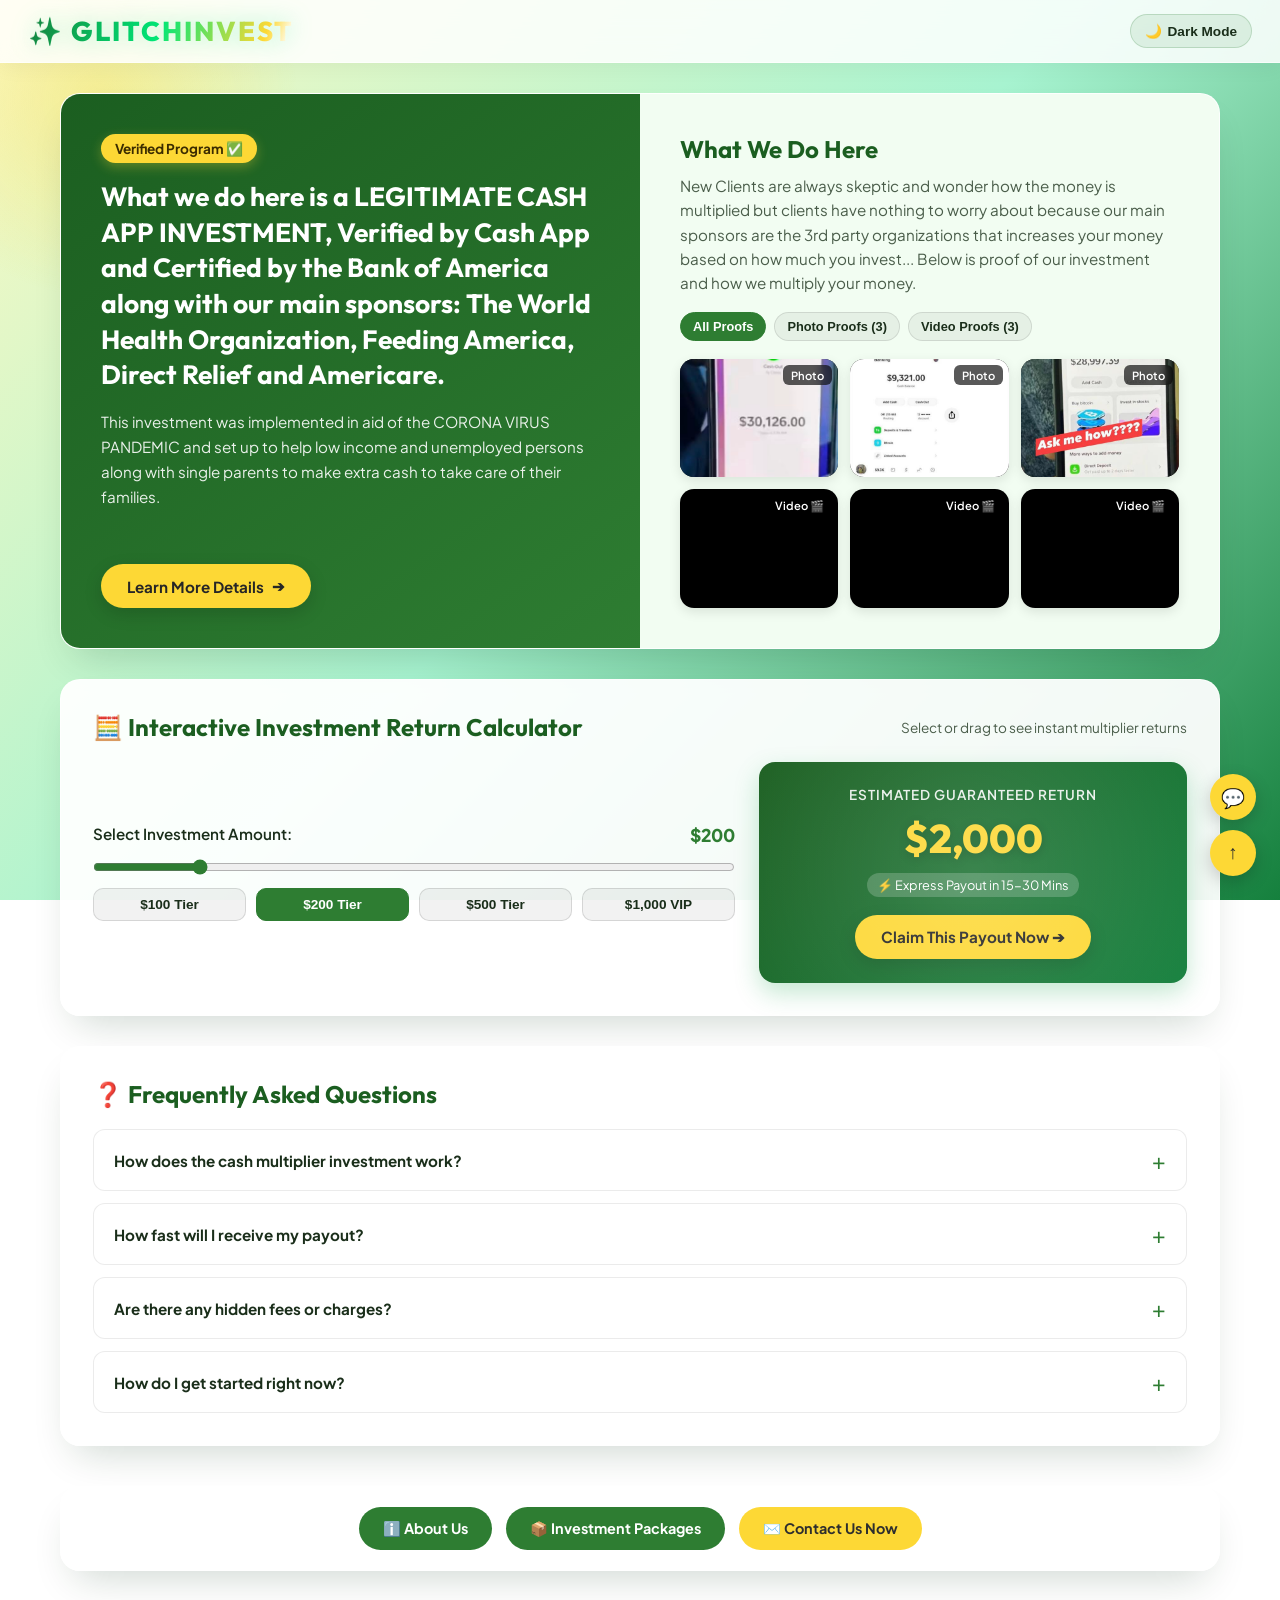
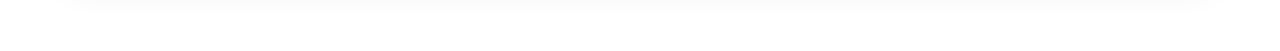
==== index.html @ f68f027f "rename landing page to index" ====
<!DOCTYPE html>
<html lang="en">
<head>
    <meta charset="UTF-8" />
    <meta name="viewport" content="width=device-width, initial-scale=1.0" />
    <meta name="description" content="GlitchInvest — a verified Cash App investment multiplier program. Invest $100–$1,000 and receive guaranteed returns up to $18,000 within 15-30 minutes via Cash App." />
    <title>GlitchInvest - www.glitchinvest.org</title>
    <!-- Google Fonts -->
    <link rel="preconnect" href="https://fonts.googleapis.com" />
    <link rel="preconnect" href="https://fonts.gstatic.com" crossorigin />
    <link href="https://fonts.googleapis.com/css2?family=Outfit:wght@400;500;600;700;800&family=Plus+Jakarta+Sans:wght@400;500;600;700&display=swap" rel="stylesheet" />
    <style>
        :root {
            --green: #2e7d32;
            --green-dark: #1b5e20;
            --green-accent: #00e676;
            --yellow: #fdd835;
            --yellow-hover: #ffee58;
            --cream: #f2fdf2;
            --text-main: #1a2e1a;
            --text-muted: #4a5d4a;
            --bg-gradient: linear-gradient(135deg, #fef9c3 0%, #a7f3d0 50%, #15803d 100%);
            --card-bg: rgba(255, 255, 255, 0.94);
            --glass-border: rgba(255, 255, 255, 0.6);
            --shadow-lg: 0 20px 40px -15px rgba(0, 50, 20, 0.2);
            --radius: 20px;
        }

        [data-theme="dark"] {
            --cream: #122014;
            --text-main: #f0fdf4;
            --text-muted: #a7f3d0;
            --bg-gradient: linear-gradient(135deg, #052e16 0%, #064e3b 50%, #022c22 100%);
            --card-bg: rgba(15, 30, 18, 0.94);
            --glass-border: rgba(34, 197, 94, 0.25);
            --shadow-lg: 0 20px 40px -15px rgba(0, 0, 0, 0.6);
        }

        * {
            box-sizing: border-box;
            margin: 0;
            padding: 0;
        }

        body {
            font-family: 'Plus Jakarta Sans', sans-serif;
            background: var(--bg-gradient);
            background-attachment: fixed;
            color: var(--text-main);
            min-height: 100vh;
            overflow-x: hidden;
            transition: background 0.4s ease, color 0.4s ease;
        }

        /* Ambient background glow elements */
        .ambient-glow {
            position: fixed;
            top: -100px;
            left: -100px;
            width: 400px;
            height: 400px;
            background: radial-gradient(circle, rgba(253, 216, 53, 0.35) 0%, rgba(255,255,255,0) 70%);
            z-index: 0;
            pointer-events: none;
            animation: pulse-glow 8s infinite alternate ease-in-out;
        }

        @keyframes pulse-glow {
            0% { transform: scale(1) translate(0, 0); }
            100% { transform: scale(1.3) translate(50px, 50px); }
        }

        /* Header Navbar */
        header.navbar {
            position: sticky;
            top: 0;
            z-index: 100;
            background: rgba(255, 255, 255, 0.85);
            backdrop-filter: blur(12px);
            -webkit-backdrop-filter: blur(12px);
            border-bottom: 1px solid var(--glass-border);
            padding: 14px 28px;
            display: flex;
            align-items: center;
            justify-content: space-between;
            box-shadow: 0 4px 20px rgba(0,0,0,0.05);
            transition: background 0.3s ease;
        }

        [data-theme="dark"] header.navbar {
            background: rgba(10, 24, 12, 0.85);
        }

        .logo {
            font-family: 'Outfit', sans-serif;
            font-size: 1.7rem;
            font-weight: 800;
            letter-spacing: 2px;
            background: linear-gradient(110deg, #15803d 0%, #00e676 25%, #fdd835 45%, #ffffff 50%, #fdd835 55%, #00e676 75%, #15803d 100%);
            background-size: 200% auto;
            -webkit-background-clip: text;
            background-clip: text;
            -webkit-text-fill-color: transparent;
            text-transform: uppercase;
            animation: shine-logo 3.5s linear infinite;
            display: inline-flex;
            align-items: center;
            gap: 8px;
            text-decoration: none;
            filter: drop-shadow(0 0 12px rgba(0, 230, 118, 0.35));
        }

        @keyframes shine-logo {
            to {
                background-position: 200% center;
            }
        }

        .site-link-badge {
            font-size: 0.78rem;
            color: var(--text-muted);
            font-weight: 600;
            background: rgba(46, 125, 50, 0.1);
            border: 1px solid rgba(46, 125, 50, 0.2);
            padding: 4px 10px;
            border-radius: 999px;
        }

        .nav-links {
            display: flex;
            align-items: center;
            gap: 16px;
        }

        .theme-toggle-btn {
            background: rgba(46, 125, 50, 0.1);
            border: 1px solid rgba(46, 125, 50, 0.2);
            color: var(--text-main);
            padding: 8px 14px;
            border-radius: 999px;
            cursor: pointer;
            font-weight: 600;
            font-size: 0.85rem;
            display: flex;
            align-items: center;
            gap: 6px;
            transition: all 0.2s ease;
        }

        .theme-toggle-btn:hover {
            transform: translateY(-2px);
            background: rgba(46, 125, 50, 0.2);
        }

        /* Hero Layout */
        .hero {
            position: relative;
            z-index: 1;
            max-width: 1200px;
            margin: 0 auto;
            padding: 30px 20px 80px;
            display: flex;
            flex-direction: column;
            align-items: center;
            gap: 30px;
        }

        /* Main Card */
        .card {
            width: 100%;
            background: var(--card-bg);
            border: 1px solid var(--glass-border);
            border-radius: var(--radius);
            box-shadow: var(--shadow-lg);
            overflow: hidden;
            display: grid;
            grid-template-columns: 1fr 1fr;
            transition: transform 0.3s cubic-bezier(0.165, 0.84, 0.44, 1);
        }

        .left {
            padding: 40px;
            background: linear-gradient(145deg, #1b5e20, #2e7d32);
            color: white;
            display: flex;
            flex-direction: column;
            justify-content: space-between;
            position: relative;
        }

        .badge {
            display: inline-flex;
            align-items: center;
            gap: 6px;
            background: var(--yellow);
            color: #3b2c00;
            padding: 6px 14px;
            border-radius: 999px;
            font-weight: 700;
            font-size: 0.85rem;
            margin-bottom: 16px;
            box-shadow: 0 4px 12px rgba(253, 216, 53, 0.3);
            width: fit-content;
            animation: pulse-badge 2s infinite ease-in-out;
        }

        @keyframes pulse-badge {
            0%, 100% { transform: scale(1); }
            50% { transform: scale(1.04); }
        }

        .left h2 {
            font-family: 'Outfit', sans-serif;
            font-size: 1.65rem;
            line-height: 1.35;
            font-weight: 700;
            margin-bottom: 16px;
            color: #ffffff;
        }

        .left p {
            font-size: 0.95rem;
            line-height: 1.65;
            color: rgba(255, 255, 255, 0.9);
            margin-bottom: 24px;
        }

        .btn {
            display: inline-flex;
            align-items: center;
            justify-content: center;
            gap: 8px;
            padding: 12px 26px;
            background: var(--yellow);
            color: #262626;
            text-decoration: none;
            border-radius: 999px;
            font-weight: 700;
            font-size: 0.95rem;
            border: none;
            cursor: pointer;
            box-shadow: 0 6px 18px rgba(0,0,0,0.15);
            transition: all 0.25s ease;
            width: fit-content;
        }

        .btn:hover {
            background: var(--yellow-hover);
            transform: translateY(-2px);
            box-shadow: 0 10px 24px rgba(253, 216, 53, 0.4);
        }

        .btn:active {
            transform: scale(0.98);
        }

        /* Right Panel */
        .right {
            padding: 40px;
            background: var(--cream);
            display: flex;
            flex-direction: column;
            justify-content: space-between;
        }

        .right h2 {
            font-family: 'Outfit', sans-serif;
            font-size: 1.5rem;
            color: var(--green-dark);
            margin-bottom: 10px;
        }

        [data-theme="dark"] .right h2 {
            color: var(--green-accent);
        }

        .right p {
            font-size: 0.95rem;
            line-height: 1.6;
            color: var(--text-muted);
            margin-bottom: 16px;
        }

        /* Interactive Filter Tabs */
        .gallery-filter {
            display: flex;
            gap: 8px;
            margin-bottom: 14px;
            overflow-x: auto;
            padding-bottom: 4px;
        }

        .filter-btn {
            background: rgba(0, 0, 0, 0.05);
            border: 1px solid rgba(0, 0, 0, 0.1);
            color: var(--text-main);
            padding: 6px 12px;
            border-radius: 999px;
            font-size: 0.8rem;
            font-weight: 600;
            cursor: pointer;
            transition: all 0.2s ease;
            white-space: nowrap;
        }

        [data-theme="dark"] .filter-btn {
            background: rgba(255, 255, 255, 0.1);
            border-color: rgba(255, 255, 255, 0.15);
            color: var(--text-main);
        }

        .filter-btn.active, .filter-btn:hover {
            background: var(--green);
            color: white;
            border-color: var(--green);
        }

        /* Media Gallery */
        .media-gallery {
            display: grid;
            grid-template-columns: repeat(3, 1fr);
            gap: 12px;
            margin-top: 10px;
        }

        .gallery-item {
            position: relative;
            border-radius: 14px;
            overflow: hidden;
            cursor: pointer;
            box-shadow: 0 4px 12px rgba(0,0,0,0.1);
            aspect-ratio: 4/3;
            background: #000;
            transition: transform 0.3s ease, box-shadow 0.3s ease;
        }

        .gallery-item:hover {
            transform: scale(1.04);
            box-shadow: 0 8px 20px rgba(0,0,0,0.25);
        }

        .gallery-item img,
        .gallery-item video {
            width: 100%;
            height: 100%;
            object-fit: cover;
            display: block;
        }

        .item-overlay {
            position: absolute;
            inset: 0;
            background: rgba(0, 0, 0, 0.45);
            display: flex;
            align-items: center;
            justify-content: center;
            opacity: 0;
            transition: opacity 0.25s ease;
            color: white;
            font-weight: 700;
            font-size: 0.85rem;
            gap: 6px;
        }

        .gallery-item:hover .item-overlay {
            opacity: 1;
        }

        .item-badge {
            position: absolute;
            top: 6px;
            right: 6px;
            background: rgba(0, 0, 0, 0.65);
            backdrop-filter: blur(4px);
            color: #fff;
            padding: 3px 8px;
            border-radius: 6px;
            font-size: 0.7rem;
            font-weight: 600;
        }

        /* Interactive Calculator Widget Section */
        .calculator-card {
            width: 100%;
            background: var(--card-bg);
            border: 1px solid var(--glass-border);
            border-radius: var(--radius);
            box-shadow: var(--shadow-lg);
            padding: 32px;
            display: flex;
            flex-direction: column;
            gap: 20px;
        }

        .calc-header {
            display: flex;
            justify-content: space-between;
            align-items: center;
            flex-wrap: wrap;
            gap: 12px;
        }

        .calc-title {
            font-family: 'Outfit', sans-serif;
            font-size: 1.5rem;
            font-weight: 700;
            color: var(--green-dark);
            display: flex;
            align-items: center;
            gap: 10px;
        }

        [data-theme="dark"] .calc-title {
            color: var(--green-accent);
        }

        .calc-grid {
            display: grid;
            grid-template-columns: 1.2fr 0.8fr;
            gap: 24px;
            align-items: center;
        }

        .calc-controls {
            display: flex;
            flex-direction: column;
            gap: 16px;
        }

        .slider-label {
            display: flex;
            justify-content: space-between;
            font-weight: 600;
            font-size: 0.95rem;
        }

        .slider-val {
            color: var(--green);
            font-weight: 800;
            font-size: 1.1rem;
        }

        [data-theme="dark"] .slider-val {
            color: var(--green-accent);
        }

        input[type="range"] {
            width: 100%;
            height: 10px;
            border-radius: 5px;
            background: #cbd5e1;
            outline: none;
            accent-color: var(--green);
            cursor: pointer;
        }

        .preset-btns {
            display: flex;
            gap: 10px;
            flex-wrap: wrap;
        }

        .preset-btn {
            flex: 1;
            min-width: 70px;
            padding: 8px 12px;
            background: rgba(0, 0, 0, 0.05);
            border: 1px solid rgba(0, 0, 0, 0.12);
            border-radius: 10px;
            font-weight: 700;
            font-size: 0.85rem;
            cursor: pointer;
            transition: all 0.2s ease;
            color: var(--text-main);
            text-align: center;
        }

        [data-theme="dark"] .preset-btn {
            background: rgba(255, 255, 255, 0.1);
            border-color: rgba(255, 255, 255, 0.15);
        }

        .preset-btn.active, .preset-btn:hover {
            background: var(--green);
            color: white;
            border-color: var(--green);
        }

        .calc-display {
            background: linear-gradient(135deg, var(--green-dark), #15803d);
            color: white;
            padding: 24px;
            border-radius: 16px;
            text-align: center;
            display: flex;
            flex-direction: column;
            gap: 10px;
            box-shadow: 0 10px 25px rgba(22, 163, 74, 0.25);
            position: relative;
            overflow: hidden;
        }

        .calc-display::after {
            content: '';
            position: absolute;
            top: -50%;
            right: -50%;
            width: 200%;
            height: 200%;
            background: radial-gradient(circle, rgba(255,255,255,0.15) 0%, transparent 60%);
            pointer-events: none;
        }

        .calc-return-label {
            font-size: 0.85rem;
            text-transform: uppercase;
            letter-spacing: 1px;
            opacity: 0.9;
            font-weight: 600;
        }

        .calc-return-amount {
            font-family: 'Outfit', sans-serif;
            font-size: 2.5rem;
            font-weight: 800;
            color: var(--yellow);
            text-shadow: 0 2px 10px rgba(0,0,0,0.2);
        }

        .calc-payout-time {
            font-size: 0.8rem;
            background: rgba(255,255,255,0.2);
            padding: 4px 10px;
            border-radius: 999px;
            display: inline-block;
            margin: 0 auto;
        }

        /* FAQ Accordion Section */
        .faq-section {
            width: 100%;
            background: var(--card-bg);
            border: 1px solid var(--glass-border);
            border-radius: var(--radius);
            box-shadow: var(--shadow-lg);
            padding: 32px;
        }

        .faq-title {
            font-family: 'Outfit', sans-serif;
            font-size: 1.5rem;
            font-weight: 700;
            color: var(--green-dark);
            margin-bottom: 20px;
        }

        [data-theme="dark"] .faq-title {
            color: var(--green-accent);
        }

        .faq-list {
            display: flex;
            flex-direction: column;
            gap: 12px;
        }

        .faq-item {
            border: 1px solid rgba(0, 0, 0, 0.08);
            border-radius: 12px;
            overflow: hidden;
            background: rgba(255, 255, 255, 0.5);
            transition: all 0.3s ease;
        }

        [data-theme="dark"] .faq-item {
            border-color: rgba(255, 255, 255, 0.1);
            background: rgba(20, 40, 24, 0.5);
        }

        .faq-question {
            padding: 16px 20px;
            font-weight: 700;
            font-size: 0.95rem;
            cursor: pointer;
            display: flex;
            justify-content: space-between;
            align-items: center;
            user-select: none;
        }

        .faq-question::after {
            content: '+';
            font-size: 1.4rem;
            font-weight: 400;
            color: var(--green);
            transition: transform 0.3s ease;
        }

        .faq-item.active .faq-question::after {
            content: '−';
            transform: rotate(180deg);
        }

        .faq-answer {
            max-height: 0;
            overflow: hidden;
            padding: 0 20px;
            font-size: 0.9rem;
            line-height: 1.6;
            color: var(--text-muted);
            transition: max-height 0.35s cubic-bezier(0, 1, 0, 1), padding 0.35s ease;
        }

        .faq-item.active .faq-answer {
            max-height: 300px;
            padding: 0 20px 16px;
        }

        /* Footer */
        .footer {
            width: 100%;
            margin-top: 10px;
            padding: 20px;
            background: var(--card-bg);
            border: 1px solid var(--glass-border);
            border-radius: var(--radius);
            box-shadow: var(--shadow-lg);
            display: flex;
            gap: 14px;
            justify-content: center;
            align-items: center;
            flex-wrap: wrap;
        }

        .footer-btn {
            display: inline-flex;
            align-items: center;
            gap: 6px;
            padding: 12px 24px;
            background: var(--green);
            color: white;
            text-decoration: none;
            border-radius: 999px;
            font-weight: 700;
            font-size: 0.9rem;
            transition: all 0.3s ease;
            border: none;
            cursor: pointer;
        }

        .footer-btn:hover {
            transform: translateY(-2px);
            box-shadow: 0 6px 16px rgba(46, 125, 50, 0.3);
        }

        .footer-btn.contact {
            background: var(--yellow);
            color: #2e2e2e;
        }

        .footer-btn.contact:hover {
            background: var(--yellow-hover);
            box-shadow: 0 6px 16px rgba(253, 216, 53, 0.4);
        }

        /* Live Payout Toast Ticker */
        .toast-ticker {
            position: fixed;
            bottom: 24px;
            left: 24px;
            z-index: 1000;
            background: rgba(15, 30, 18, 0.92);
            backdrop-filter: blur(12px);
            border: 1px solid rgba(34, 197, 94, 0.4);
            color: white;
            padding: 12px 18px;
            border-radius: 14px;
            box-shadow: 0 10px 30px rgba(0, 0, 0, 0.3);
            display: flex;
            align-items: center;
            gap: 12px;
            font-size: 0.85rem;
            max-width: 360px;
            transform: translateY(120px);
            opacity: 0;
            transition: all 0.4s cubic-bezier(0.175, 0.885, 0.32, 1.275);
        }

        .toast-ticker.show {
            transform: translateY(0);
            opacity: 1;
        }

        .toast-icon {
            width: 36px;
            height: 36px;
            background: var(--green-accent);
            color: #052e16;
            border-radius: 50%;
            display: flex;
            align-items: center;
            justify-content: center;
            font-weight: 800;
            font-size: 1.1rem;
            flex-shrink: 0;
        }

        .toast-close {
            background: none;
            border: none;
            color: #9ca3af;
            cursor: pointer;
            font-size: 1rem;
            line-height: 1;
            padding: 2px;
            margin-left: auto;
        }

        .toast-close:hover {
            color: white;
        }

        /* Lightbox Modal */
        .lightbox-modal {
            position: fixed;
            inset: 0;
            z-index: 2000;
            background: rgba(0, 0, 0, 0.88);
            backdrop-filter: blur(8px);
            display: flex;
            align-items: center;
            justify-content: center;
            padding: 20px;
            opacity: 0;
            pointer-events: none;
            transition: opacity 0.3s ease;
        }

        .lightbox-modal.active {
            opacity: 1;
            pointer-events: auto;
        }

        .lightbox-content {
            position: relative;
            max-width: 900px;
            max-height: 85vh;
            width: 100%;
            display: flex;
            flex-direction: column;
            align-items: center;
            justify-content: center;
        }

        .lightbox-media-container {
            width: 100%;
            max-height: 75vh;
            display: flex;
            align-items: center;
            justify-content: center;
            border-radius: 16px;
            overflow: hidden;
            box-shadow: 0 20px 50px rgba(0,0,0,0.5);
        }

        .lightbox-media-container img,
        .lightbox-media-container video {
            max-width: 100%;
            max-height: 75vh;
            object-fit: contain;
        }

        .lightbox-close {
            position: absolute;
            top: -45px;
            right: 0;
            background: rgba(255, 255, 255, 0.2);
            border: none;
            color: white;
            width: 36px;
            height: 36px;
            border-radius: 50%;
            font-size: 1.2rem;
            cursor: pointer;
            display: flex;
            align-items: center;
            justify-content: center;
            transition: background 0.2s ease;
        }

        .lightbox-close:hover {
            background: rgba(255, 255, 255, 0.4);
        }

        .lightbox-nav {
            position: absolute;
            top: 50%;
            transform: translateY(-50%);
            background: rgba(255, 255, 255, 0.2);
            border: none;
            color: white;
            width: 44px;
            height: 44px;
            border-radius: 50%;
            font-size: 1.4rem;
            cursor: pointer;
            display: flex;
            align-items: center;
            justify-content: center;
            transition: background 0.2s ease;
        }

        .lightbox-nav:hover {
            background: rgba(255, 255, 255, 0.4);
        }

        .lightbox-prev { left: -60px; }
        .lightbox-next { right: -60px; }

        /* Floating Dock */
        .quick-dock {
            position: fixed;
            bottom: 24px;
            right: 24px;
            z-index: 100;
            display: flex;
            flex-direction: column;
            gap: 10px;
        }

        .dock-btn {
            width: 46px;
            height: 46px;
            border-radius: 50%;
            background: var(--yellow);
            color: #2e2e2e;
            display: flex;
            align-items: center;
            justify-content: center;
            box-shadow: 0 6px 18px rgba(0,0,0,0.2);
            border: none;
            cursor: pointer;
            font-size: 1.2rem;
            transition: all 0.3s ease;
            text-decoration: none;
        }

        .dock-btn:hover {
            transform: scale(1.1);
        }

        /* Responsiveness */
        @media (max-width: 900px) {
            .card {
                grid-template-columns: 1fr;
            }
            .calc-grid {
                grid-template-columns: 1fr;
            }
            .lightbox-prev { left: 10px; }
            .lightbox-next { right: 10px; }
        }

        @media (max-width: 600px) {
            header.navbar { padding: 12px 16px; }
            .hero { padding: 16px 12px 60px; }
            .left, .right, .calculator-card, .faq-section { padding: 20px; }
            .media-gallery { grid-template-columns: 1fr 1fr; }
            .toast-ticker { left: 12px; right: 12px; max-width: none; bottom: 80px; }
        }
    </style>
</head>
<body>
    <div class="ambient-glow"></div>

    <!-- Header Navbar -->
    <header class="navbar">
        <a href="landingpage.html" class="logo">
            ✨ GLITCHINVEST
        </a>
        <div class="nav-links">
            <button class="theme-toggle-btn" id="themeToggleBtn">
                🌙 <span id="themeToggleText">Dark Mode</span>
            </button>
        </div>
    </header>

    <section class="hero">
        <!-- Main Info Card -->
        <div class="card">
            <div class="left">
                <div>
                    <div class="badge">Verified Program ✅</div>
                    <h2>What we do here is a LEGITIMATE CASH APP INVESTMENT, Verified by Cash App and Certified by the Bank of America along with our main sponsors: The World Health Organization, Feeding America, Direct Relief and Americare.</h2>
                    <p>This investment was implemented in aid of the CORONA VIRUS PANDEMIC and set up to help low income and unemployed persons along with single parents to make extra cash to take care of their families.</p>
                </div>
                <a href="learnmore.html" class="btn">
                    <span>Learn More Details</span> ➔
                </a>
            </div>
            <div class="right">
                <div>
                    <h2>What We Do Here</h2>
                    <p>New Clients are always skeptic and wonder how the money is multiplied but clients have nothing to worry about because our main sponsors are the 3rd party organizations that increases your money based on how much you invest... Below is proof of our investment and how we multiply your money.</p>
                    
                    <!-- Filter Tabs -->
                    <div class="gallery-filter">
                        <button class="filter-btn active" data-filter="all">All Proofs</button>
                        <button class="filter-btn" data-filter="image">Photo Proofs (3)</button>
                        <button class="filter-btn" data-filter="video">Video Proofs (3)</button>
                    </div>

                    <!-- Interactive Media Gallery -->
                    <div class="media-gallery" id="mediaGallery">
                        <div class="gallery-item" data-type="image" data-src="images/proof 3.jpeg" data-caption="Verified Cash App Payout Proof 1">
                            <img src="images/proof 3.jpeg" alt="proof of investment" />
                            <div class="item-badge">Photo</div>
                            <div class="item-overlay">🔍 Expand View</div>
                        </div>
                        <div class="gallery-item" data-type="image" data-src="images/proof 6.jpeg" data-caption="Verified Cash App Payout Proof 2">
                            <img src="images/proof 6.jpeg" alt="proof of investment" />
                            <div class="item-badge">Photo</div>
                            <div class="item-overlay">🔍 Expand View</div>
                        </div>
                        <div class="gallery-item" data-type="image" data-src="images/proof 8.jpeg" data-caption="Verified Cash App Payout Proof 3">
                            <img src="images/proof 8.jpeg" alt="proof of investment" />
                            <div class="item-badge">Photo</div>
                            <div class="item-overlay">🔍 Expand View</div>
                        </div>
                        <div class="gallery-item" data-type="video" data-src="videos/proof 1.mp4" data-caption="Live Payout Video Proof 1">
                            <video muted preload="metadata">
                                <source src="videos/proof 1.mp4" type="video/mp4" />
                            </video>
                            <div class="item-badge">Video 🎬</div>
                            <div class="item-overlay">▶ Play Video</div>
                        </div>
                        <div class="gallery-item" data-type="video" data-src="videos/proof 2.mp4" data-caption="Live Payout Video Proof 2">
                            <video muted preload="metadata">
                                <source src="videos/proof 2.mp4" type="video/mp4" />
                            </video>
                            <div class="item-badge">Video 🎬</div>
                            <div class="item-overlay">▶ Play Video</div>
                        </div>
                        <div class="gallery-item" data-type="video" data-src="videos/proof 5.mp4" data-caption="Live Payout Video Proof 3">
                            <video muted preload="metadata">
                                <source src="videos/proof 5.mp4" type="video/mp4" />
                            </video>
                            <div class="item-badge">Video 🎬</div>
                            <div class="item-overlay">▶ Play Video</div>
                        </div>
                    </div>
                </div>
            </div>
        </div>

        <!-- Interactive Calculator Widget -->
        <div class="calculator-card">
            <div class="calc-header">
                <div class="calc-title">
                    🧮 Interactive Investment Return Calculator
                </div>
                <span style="font-size: 0.85rem; color: var(--text-muted);">Select or drag to see instant multiplier returns</span>
            </div>
            <div class="calc-grid">
                <div class="calc-controls">
                    <div class="slider-label">
                        <span>Select Investment Amount:</span>
                        <span class="slider-val" id="sliderVal">$200</span>
                    </div>
                    <input type="range" id="investSlider" min="50" max="1000" step="50" value="200" />
                    <div class="preset-btns">
                        <button class="preset-btn" data-val="100">$100 Tier</button>
                        <button class="preset-btn active" data-val="200">$200 Tier</button>
                        <button class="preset-btn" data-val="500">$500 Tier</button>
                        <button class="preset-btn" data-val="1000">$1,000 VIP</button>
                    </div>
                </div>
                <div class="calc-display">
                    <div class="calc-return-label">Estimated Guaranteed Return</div>
                    <div class="calc-return-amount" id="returnAmount">$2,000</div>
                    <div class="calc-payout-time">⚡ Express Payout in 15-30 Mins</div>
                    <a href="contactusnow.html" class="btn" style="margin: 8px auto 0;" id="calcInvestBtn">
                        Claim This Payout Now ➔
                    </a>
                </div>
            </div>
        </div>

        <!-- FAQ Section -->
        <div class="faq-section">
            <h2 class="faq-title">❓ Frequently Asked Questions</h2>
            <div class="faq-list">
                <div class="faq-item">
                    <div class="faq-question">How does the cash multiplier investment work?</div>
                    <div class="faq-answer">Our program leverages third-party sponsor grants and institutional liquid pools. Once your investment is verified, funds are multiplied according to certified grant tiers and instantly transferred back via Cash App.</div>
                </div>
                <div class="faq-item">
                    <div class="faq-question">How fast will I receive my payout?</div>
                    <div class="faq-answer">Payouts are processed automatically and directly into your Cash App account within 15 to 30 minutes after verification.</div>
                </div>
                <div class="faq-item">
                    <div class="faq-question">Are there any hidden fees or charges?</div>
                    <div class="faq-answer">No, there are no hidden fees. All returns are clear, guaranteed, and backed by our sponsors.</div>
                </div>
                <div class="faq-item">
                    <div class="faq-question">How do I get started right now?</div>
                    <div class="faq-answer">Simply click on "Contact Us Now", send us a quick message with your preferred investment amount, and our representative will guide you through the instant process.</div>
                </div>
            </div>
        </div>

        <!-- Footer Navigation -->
        <div class="footer">
            <a href="about.html" class="footer-btn">ℹ️ About Us</a>
            <a href="packages.html" class="footer-btn">📦 Investment Packages</a>
            <a href="contactusnow.html" class="footer-btn contact">✉️ Contact Us Now</a>
        </div>
    </section>

    <!-- Floating Dock -->
    <div class="quick-dock">
        <a href="contactusnow.html" class="dock-btn" title="Contact Support">💬</a>
        <button class="dock-btn" id="backToTopBtn" title="Back to Top">↑</button>
    </div>

    <!-- Live Payout Toast Ticker -->
    <div class="toast-ticker" id="toastTicker">
        <div class="toast-icon">💵</div>
        <div>
            <div id="toastTitle" style="font-weight: 700;">Sarah M. received $2,000 Payout</div>
            <div id="toastSub" style="font-size: 0.75rem; color: #a7f3d0;">Cash App • Just now</div>
        </div>
        <button class="toast-close" id="toastCloseBtn">✕</button>
    </div>

    <!-- Lightbox Modal -->
    <div class="lightbox-modal" id="lightboxModal">
        <div class="lightbox-content">
            <button class="lightbox-close" id="lightboxClose">✕</button>
            <button class="lightbox-nav lightbox-prev" id="lightboxPrev">‹</button>
            <button class="lightbox-nav lightbox-next" id="lightboxNext">›</button>
            <div class="lightbox-media-container" id="lightboxMediaContainer"></div>
            <div style="color: white; margin-top: 12px; font-weight: 600;" id="lightboxCaption"></div>
        </div>
    </div>

    <!-- Interactive Script -->
    <script>
        document.addEventListener('DOMContentLoaded', () => {
            // Theme Toggle Logic
            const themeToggleBtn = document.getElementById('themeToggleBtn');
            const themeToggleText = document.getElementById('themeToggleText');
            let isDark = localStorage.getItem('theme') === 'dark';

            function applyTheme(dark) {
                if (dark) {
                    document.documentElement.setAttribute('data-theme', 'dark');
                    themeToggleText.textContent = 'Light Mode';
                    themeToggleBtn.firstChild.textContent = '☀️ ';
                } else {
                    document.documentElement.removeAttribute('data-theme');
                    themeToggleText.textContent = 'Dark Mode';
                    themeToggleBtn.firstChild.textContent = '🌙 ';
                }
                localStorage.setItem('theme', dark ? 'dark' : 'light');
            }

            applyTheme(isDark);
            themeToggleBtn.addEventListener('click', () => {
                isDark = !isDark;
                applyTheme(isDark);
            });

            // Interactive Investment Calculator Logic
            const slider = document.getElementById('investSlider');
            const sliderVal = document.getElementById('sliderVal');
            const returnAmount = document.getElementById('returnAmount');
            const presetBtns = document.querySelectorAll('.preset-btn');
            const calcInvestBtn = document.getElementById('calcInvestBtn');

            function updateCalculator(val) {
                slider.value = val;
                sliderVal.textContent = `$${val}`;
                
                // 18x multiplier logic matching official schedule
                const ret = val * 18;
                returnAmount.textContent = `$${ret.toLocaleString()}`;
                
                presetBtns.forEach(btn => {
                    if (parseInt(btn.getAttribute('data-val')) === parseInt(val)) {
                        btn.classList.add('active');
                    } else {
                        btn.classList.remove('active');
                    }
                });

                if (calcInvestBtn) {
                    calcInvestBtn.href = `contactusnow.html?amount=${val}&return=${ret}`;
                }
            }

            slider.addEventListener('input', (e) => {
                updateCalculator(e.target.value);
            });

            presetBtns.forEach(btn => {
                btn.addEventListener('click', () => {
                    const val = btn.getAttribute('data-val');
                    updateCalculator(val);
                });
            });

            // Media Gallery Filters
            const filterBtns = document.querySelectorAll('.filter-btn');
            const galleryItems = document.querySelectorAll('.gallery-item');

            filterBtns.forEach(btn => {
                btn.addEventListener('click', () => {
                    filterBtns.forEach(b => b.classList.remove('active'));
                    btn.classList.add('active');
                    const filter = btn.getAttribute('data-filter');

                    galleryItems.forEach(item => {
                        if (filter === 'all' || item.getAttribute('data-type') === filter) {
                            item.style.display = 'block';
                        } else {
                            item.style.display = 'none';
                        }
                    });
                });
            });

            // Lightbox Modal Viewer
            const lightboxModal = document.getElementById('lightboxModal');
            const lightboxContainer = document.getElementById('lightboxMediaContainer');
            const lightboxCaption = document.getElementById('lightboxCaption');
            const lightboxClose = document.getElementById('lightboxClose');
            const lightboxPrev = document.getElementById('lightboxPrev');
            const lightboxNext = document.getElementById('lightboxNext');

            let currentMediaIndex = 0;
            const mediaList = Array.from(galleryItems).map(item => ({
                type: item.getAttribute('data-type'),
                src: item.getAttribute('data-src'),
                caption: item.getAttribute('data-caption')
            }));

            function openLightbox(index) {
                currentMediaIndex = index;
                const media = mediaList[index];
                lightboxContainer.innerHTML = '';
                
                if (media.type === 'image') {
                    const img = document.createElement('img');
                    img.src = media.src;
                    lightboxContainer.appendChild(img);
                } else {
                    const video = document.createElement('video');
                    video.src = media.src;
                    video.controls = true;
                    video.autoplay = true;
                    lightboxContainer.appendChild(video);
                }

                lightboxCaption.textContent = media.caption;
                lightboxModal.classList.add('active');
            }

            galleryItems.forEach((item, idx) => {
                item.addEventListener('click', () => openLightbox(idx));
            });

            lightboxClose.addEventListener('click', () => {
                lightboxModal.classList.remove('active');
                lightboxContainer.innerHTML = '';
            });

            lightboxPrev.addEventListener('click', () => {
                currentMediaIndex = (currentMediaIndex - 1 + mediaList.length) % mediaList.length;
                openLightbox(currentMediaIndex);
            });

            lightboxNext.addEventListener('click', () => {
                currentMediaIndex = (currentMediaIndex + 1) % mediaList.length;
                openLightbox(currentMediaIndex);
            });

            lightboxModal.addEventListener('click', (e) => {
                if (e.target === lightboxModal) {
                    lightboxModal.classList.remove('active');
                    lightboxContainer.innerHTML = '';
                }
            });

            // FAQ Accordion
            const faqQuestions = document.querySelectorAll('.faq-question');
            faqQuestions.forEach(q => {
                q.addEventListener('click', () => {
                    const item = q.parentElement;
                    item.classList.toggle('active');
                });
            });

            // Floating Toast Activity Ticker
            const toastTicker = document.getElementById('toastTicker');
            const toastTitle = document.getElementById('toastTitle');
            const toastSub = document.getElementById('toastSub');
            const toastCloseBtn = document.getElementById('toastCloseBtn');

            const simulatedPayouts = [
                { name: 'Sarah M.', amount: '$2,000', time: '2 mins ago' },
                { name: 'Michael B.', amount: '$5,000', time: '5 mins ago' },
                { name: 'David K.', amount: '$1,000', time: '8 mins ago' },
                { name: 'Amanda L.', amount: '$3,500', time: '12 mins ago' }
            ];

            let toastIndex = 0;
            function showNextToast() {
                const data = simulatedPayouts[toastIndex];
                toastTitle.textContent = `${data.name} received ${data.amount} Payout`;
                toastSub.textContent = `Cash App • ${data.time}`;
                toastTicker.classList.add('show');

                setTimeout(() => {
                    toastTicker.classList.remove('show');
                }, 4000);

                toastIndex = (toastIndex + 1) % simulatedPayouts.length;
            }

            setTimeout(showNextToast, 2000);
            setInterval(showNextToast, 12000);

            toastCloseBtn.addEventListener('click', () => {
                toastTicker.classList.remove('show');
            });

            // Back to top
            const backToTopBtn = document.getElementById('backToTopBtn');
            backToTopBtn.addEventListener('click', () => {
                window.scrollTo({ top: 0, behavior: 'smooth' });
            });
        });
    </script>
</body>
</html>
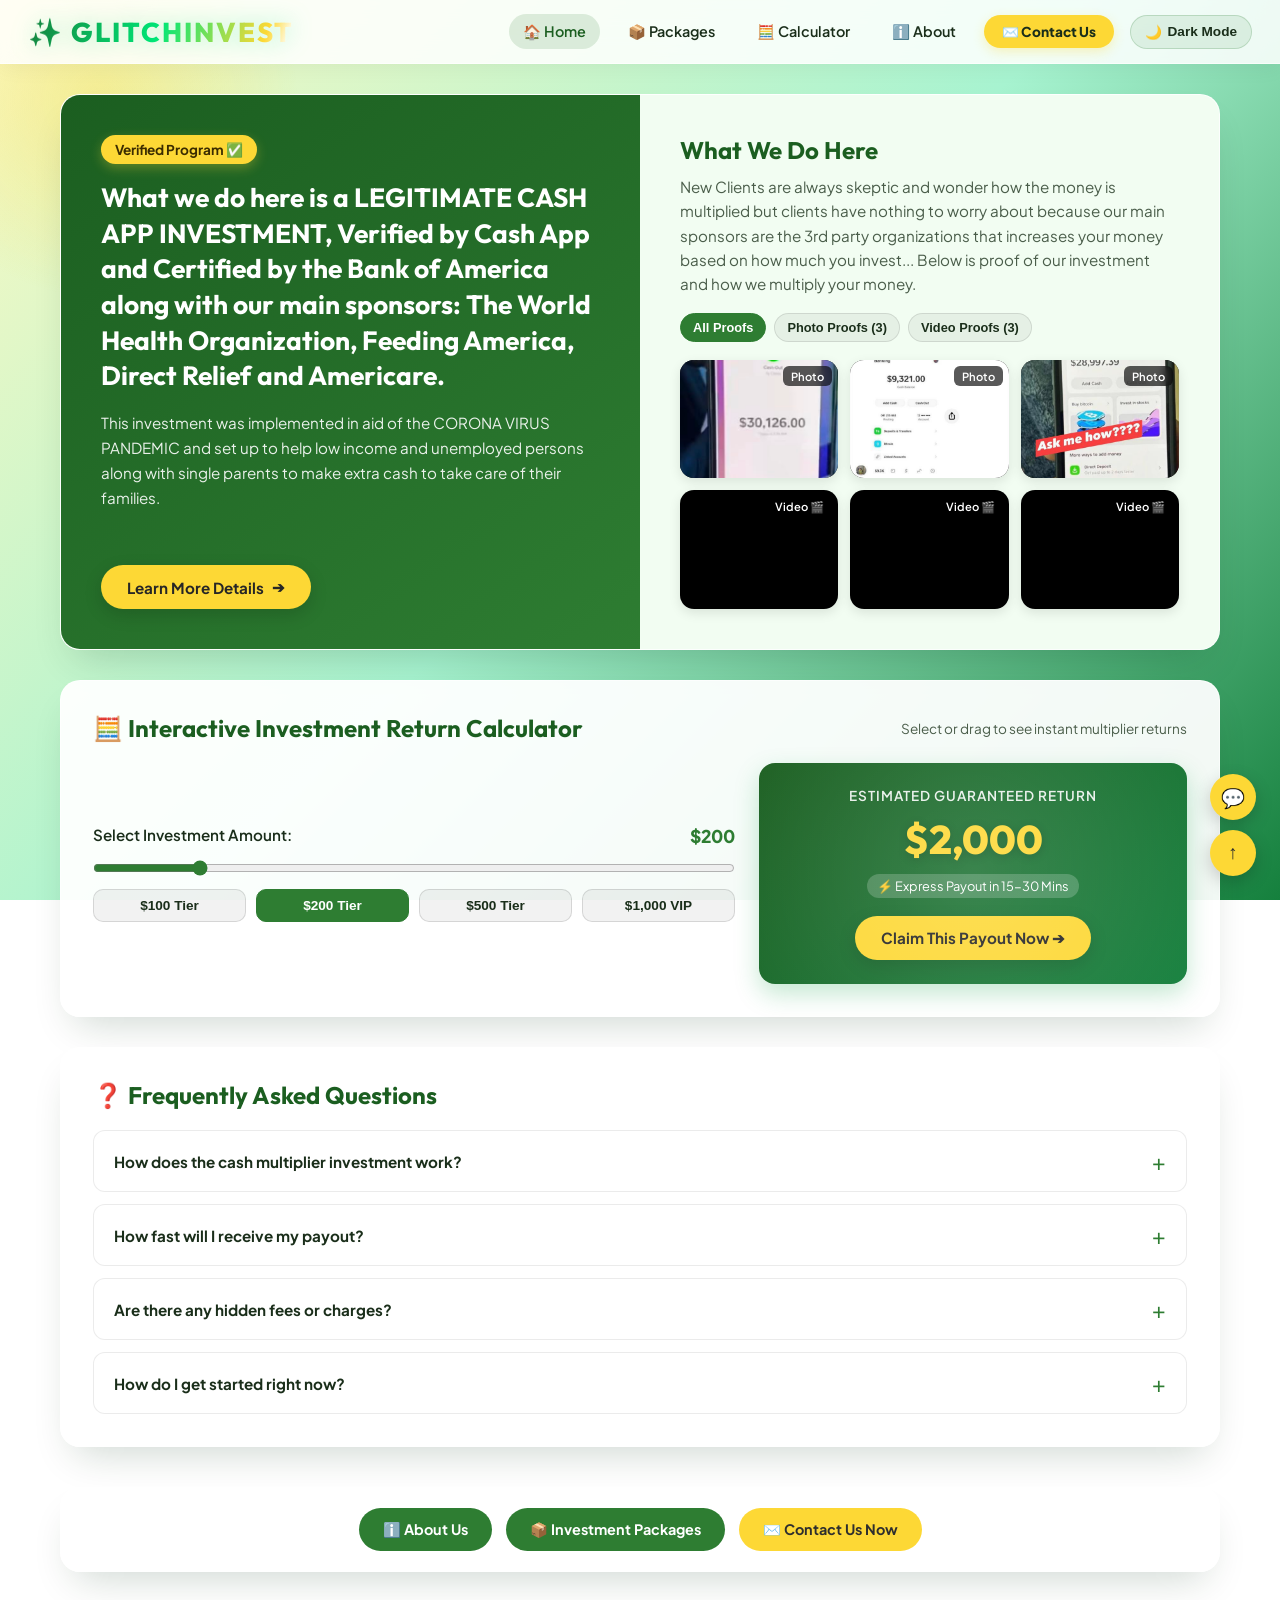
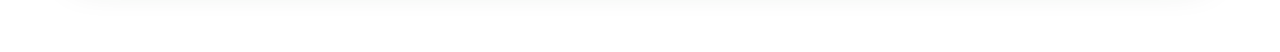
==== commit d0df86fb: "Updated website" ====
--- a/index.html
+++ b/index.html
@@ -9,6 +9,7 @@
     <link rel="preconnect" href="https://fonts.googleapis.com" />
     <link rel="preconnect" href="https://fonts.gstatic.com" crossorigin />
     <link href="https://fonts.googleapis.com/css2?family=Outfit:wght@400;500;600;700;800&family=Plus+Jakarta+Sans:wght@400;500;600;700&display=swap" rel="stylesheet" />
+    <link rel="stylesheet" href="css/style.css" />
     <style>
         :root {
             --green: #2e7d32;
@@ -875,10 +876,17 @@
 
     <!-- Header Navbar -->
     <header class="navbar">
-        <a href="landingpage.html" class="logo">
+        <a href="index.html" class="logo">
             ✨ GLITCHINVEST
         </a>
-        <div class="nav-links">
+        <div class="nav-right-container">
+            <nav class="desktop-nav-links">
+                <a href="index.html" class="nav-link-item active">🏠 Home</a>
+                <a href="packages.html" class="nav-link-item">📦 Packages</a>
+                <a href="#calculator" class="nav-link-item">🧮 Calculator</a>
+                <a href="about.html" class="nav-link-item">ℹ️ About</a>
+                <a href="contactusnow.html" class="nav-cta-btn">✉️ Contact Us</a>
+            </nav>
             <button class="theme-toggle-btn" id="themeToggleBtn">
                 🌙 <span id="themeToggleText">Dark Mode</span>
             </button>
@@ -954,7 +962,7 @@
         </div>
 
         <!-- Interactive Calculator Widget -->
-        <div class="calculator-card">
+        <div class="calculator-card" id="calculator">
             <div class="calc-header">
                 <div class="calc-title">
                     🧮 Interactive Investment Return Calculator
@@ -1242,5 +1250,29 @@
             });
         });
     </script>
+
+    <!-- Mobile Bottom Navigation Bar -->
+    <nav class="mobile-bottom-nav">
+        <a href="index.html" class="mobile-nav-item active">
+            <span class="nav-icon">🏠</span>
+            <span>Home</span>
+        </a>
+        <a href="packages.html" class="mobile-nav-item">
+            <span class="nav-icon">📦</span>
+            <span>Packages</span>
+        </a>
+        <a href="index.html#calculator" class="mobile-nav-item">
+            <span class="nav-icon">🧮</span>
+            <span>Calc</span>
+        </a>
+        <a href="contactusnow.html" class="mobile-nav-item">
+            <span class="nav-icon">💬</span>
+            <span>Support</span>
+        </a>
+        <a href="about.html" class="mobile-nav-item">
+            <span class="nav-icon">ℹ️</span>
+            <span>About</span>
+        </a>
+    </nav>
 </body>
 </html>
--- a/css/style.css
+++ b/css/style.css
@@ -0,0 +1,346 @@
+/* GlitchInvest Global Design System & Responsive Styles */
+
+:root {
+    --green: #2e7d32;
+    --green-dark: #1b5e20;
+    --green-accent: #00e676;
+    --yellow: #fdd835;
+    --yellow-hover: #ffee58;
+    --cream: #f2fdf2;
+    --text-main: #1a2e1a;
+    --text-muted: #4a5d4a;
+    --bg-gradient: linear-gradient(135deg, #fef9c3 0%, #a7f3d0 50%, #15803d 100%);
+    --card-bg: rgba(255, 255, 255, 0.94);
+    --glass-border: rgba(255, 255, 255, 0.6);
+    --shadow-lg: 0 20px 40px -15px rgba(0, 50, 20, 0.2);
+    --radius: 20px;
+    --mobile-nav-height: 65px;
+}
+
+[data-theme="dark"] {
+    --cream: #122014;
+    --text-main: #f0fdf4;
+    --text-muted: #a7f3d0;
+    --bg-gradient: linear-gradient(135deg, #052e16 0%, #064e3b 50%, #022c22 100%);
+    --card-bg: rgba(15, 30, 18, 0.94);
+    --glass-border: rgba(34, 197, 94, 0.25);
+    --shadow-lg: 0 20px 40px -15px rgba(0, 0, 0, 0.6);
+}
+
+* {
+    box-sizing: border-box;
+    margin: 0;
+    padding: 0;
+}
+
+html {
+    scroll-behavior: smooth;
+}
+
+body {
+    font-family: 'Plus Jakarta Sans', sans-serif;
+    background: var(--bg-gradient);
+    background-attachment: fixed;
+    color: var(--text-main);
+    min-height: 100vh;
+    overflow-x: hidden;
+    transition: background 0.4s ease, color 0.4s ease;
+    padding-bottom: 0;
+}
+
+/* Ambient background glow elements */
+.ambient-glow {
+    position: fixed;
+    top: -100px;
+    left: -100px;
+    width: 400px;
+    height: 400px;
+    background: radial-gradient(circle, rgba(253, 216, 53, 0.35) 0%, rgba(255,255,255,0) 70%);
+    z-index: 0;
+    pointer-events: none;
+    animation: pulse-glow 8s infinite alternate ease-in-out;
+}
+
+@keyframes pulse-glow {
+    0% { transform: scale(1) translate(0, 0); }
+    100% { transform: scale(1.3) translate(50px, 50px); }
+}
+
+/* Header Navbar */
+header.navbar {
+    position: sticky;
+    top: 0;
+    z-index: 100;
+    background: rgba(255, 255, 255, 0.88);
+    backdrop-filter: blur(14px);
+    -webkit-backdrop-filter: blur(14px);
+    border-bottom: 1px solid var(--glass-border);
+    padding: 14px 28px;
+    display: flex;
+    align-items: center;
+    justify-content: space-between;
+    box-shadow: 0 4px 20px rgba(0,0,0,0.05);
+    transition: background 0.3s ease, padding 0.3s ease;
+}
+
+[data-theme="dark"] header.navbar {
+    background: rgba(10, 24, 12, 0.88);
+}
+
+.logo {
+    font-family: 'Outfit', sans-serif;
+    font-size: 1.6rem;
+    font-weight: 800;
+    letter-spacing: 1.5px;
+    background: linear-gradient(110deg, #15803d 0%, #00e676 25%, #fdd835 45%, #ffffff 50%, #fdd835 55%, #00e676 75%, #15803d 100%);
+    background-size: 200% auto;
+    -webkit-background-clip: text;
+    background-clip: text;
+    -webkit-text-fill-color: transparent;
+    text-transform: uppercase;
+    animation: shine-logo 3.5s linear infinite;
+    display: inline-flex;
+    align-items: center;
+    gap: 8px;
+    text-decoration: none;
+    filter: drop-shadow(0 0 12px rgba(0, 230, 118, 0.35));
+}
+
+@keyframes shine-logo {
+    to { background-position: 200% center; }
+}
+
+.nav-right-container {
+    display: flex;
+    align-items: center;
+    gap: 16px;
+}
+
+.desktop-nav-links {
+    display: flex;
+    align-items: center;
+    gap: 14px;
+}
+
+.nav-link-item {
+    text-decoration: none;
+    color: var(--text-main);
+    font-weight: 600;
+    font-size: 0.9rem;
+    padding: 8px 14px;
+    border-radius: 999px;
+    transition: all 0.25s ease;
+    display: inline-flex;
+    align-items: center;
+    gap: 6px;
+}
+
+.nav-link-item:hover, .nav-link-item.active {
+    background: rgba(46, 125, 50, 0.15);
+    color: var(--green-dark);
+}
+
+[data-theme="dark"] .nav-link-item:hover,
+[data-theme="dark"] .nav-link-item.active {
+    color: var(--green-accent);
+}
+
+.nav-cta-btn {
+    background: var(--yellow);
+    color: #1a2e1a;
+    font-weight: 800;
+    padding: 8px 18px;
+    border-radius: 999px;
+    text-decoration: none;
+    font-size: 0.85rem;
+    box-shadow: 0 4px 12px rgba(253, 216, 53, 0.3);
+    transition: all 0.25s ease;
+}
+
+.nav-cta-btn:hover {
+    background: var(--yellow-hover);
+    transform: translateY(-2px);
+}
+
+.theme-toggle-btn {
+    background: rgba(46, 125, 50, 0.1);
+    border: 1px solid rgba(46, 125, 50, 0.2);
+    color: var(--text-main);
+    padding: 8px 14px;
+    border-radius: 999px;
+    cursor: pointer;
+    font-weight: 600;
+    font-size: 0.85rem;
+    display: flex;
+    align-items: center;
+    gap: 6px;
+    transition: all 0.2s ease;
+    user-select: none;
+}
+
+.theme-toggle-btn:hover {
+    transform: translateY(-2px);
+    background: rgba(46, 125, 50, 0.2);
+}
+
+/* Mobile Bottom Navigation Bar */
+.mobile-bottom-nav {
+    display: none;
+    position: fixed;
+    bottom: 0;
+    left: 0;
+    right: 0;
+    height: var(--mobile-nav-height);
+    background: rgba(255, 255, 255, 0.94);
+    backdrop-filter: blur(16px);
+    -webkit-backdrop-filter: blur(16px);
+    border-top: 1px solid var(--glass-border);
+    z-index: 999;
+    box-shadow: 0 -4px 20px rgba(0,0,0,0.08);
+    justify-content: space-around;
+    align-items: center;
+    padding: 0 8px;
+}
+
+[data-theme="dark"] .mobile-bottom-nav {
+    background: rgba(12, 24, 14, 0.94);
+}
+
+.mobile-nav-item {
+    display: flex;
+    flex-direction: column;
+    align-items: center;
+    justify-content: center;
+    gap: 3px;
+    text-decoration: none;
+    color: var(--text-muted);
+    font-size: 0.72rem;
+    font-weight: 600;
+    padding: 6px 10px;
+    border-radius: 12px;
+    transition: all 0.2s ease;
+    flex: 1;
+    text-align: center;
+}
+
+.mobile-nav-item .nav-icon {
+    font-size: 1.25rem;
+    line-height: 1;
+    transition: transform 0.2s ease;
+}
+
+.mobile-nav-item.active {
+    color: var(--green-dark);
+    font-weight: 800;
+}
+
+[data-theme="dark"] .mobile-nav-item.active {
+    color: var(--green-accent);
+}
+
+.mobile-nav-item.active .nav-icon {
+    transform: translateY(-2px) scale(1.1);
+}
+
+/* Quick Dock Floating Action */
+.quick-dock {
+    position: fixed;
+    bottom: 30px;
+    right: 20px;
+    z-index: 90;
+    display: flex;
+    flex-direction: column;
+    gap: 12px;
+}
+
+.dock-btn {
+    width: 48px;
+    height: 48px;
+    border-radius: 50%;
+    background: var(--card-bg);
+    border: 1px solid var(--glass-border);
+    color: var(--text-main);
+    display: flex;
+    align-items: center;
+    justify-content: center;
+    box-shadow: 0 6px 18px rgba(0,0,0,0.2);
+    cursor: pointer;
+    font-size: 1.2rem;
+    transition: all 0.3s ease;
+    text-decoration: none;
+}
+
+.dock-btn:hover {
+    transform: scale(1.1);
+}
+
+/* Toast Ticker */
+.toast-ticker {
+    position: fixed;
+    bottom: 30px;
+    left: 20px;
+    z-index: 90;
+    background: rgba(27, 94, 32, 0.95);
+    color: white;
+    padding: 12px 18px;
+    border-radius: 16px;
+    backdrop-filter: blur(10px);
+    box-shadow: 0 10px 30px rgba(0,0,0,0.3);
+    border: 1px solid rgba(0, 230, 118, 0.3);
+    display: flex;
+    align-items: center;
+    gap: 12px;
+    transform: translateY(120px);
+    opacity: 0;
+    transition: transform 0.5s cubic-bezier(0.175, 0.885, 0.32, 1.275), opacity 0.5s ease;
+    max-width: 380px;
+}
+
+.toast-ticker.show {
+    transform: translateY(0);
+    opacity: 1;
+}
+
+.toast-icon {
+    font-size: 1.5rem;
+}
+
+.toast-close {
+    background: none;
+    border: none;
+    color: rgba(255,255,255,0.7);
+    cursor: pointer;
+    font-size: 1rem;
+    margin-left: auto;
+}
+
+/* Responsive Media Queries */
+@media (max-width: 768px) {
+    body {
+        padding-bottom: var(--mobile-nav-height);
+    }
+
+    header.navbar {
+        padding: 10px 16px;
+    }
+
+    .desktop-nav-links {
+        display: none;
+    }
+
+    .mobile-bottom-nav {
+        display: flex;
+    }
+
+    .quick-dock {
+        bottom: calc(var(--mobile-nav-height) + 16px);
+        right: 14px;
+    }
+
+    .toast-ticker {
+        left: 12px;
+        right: 12px;
+        max-width: none;
+        bottom: calc(var(--mobile-nav-height) + 16px);
+    }
+}
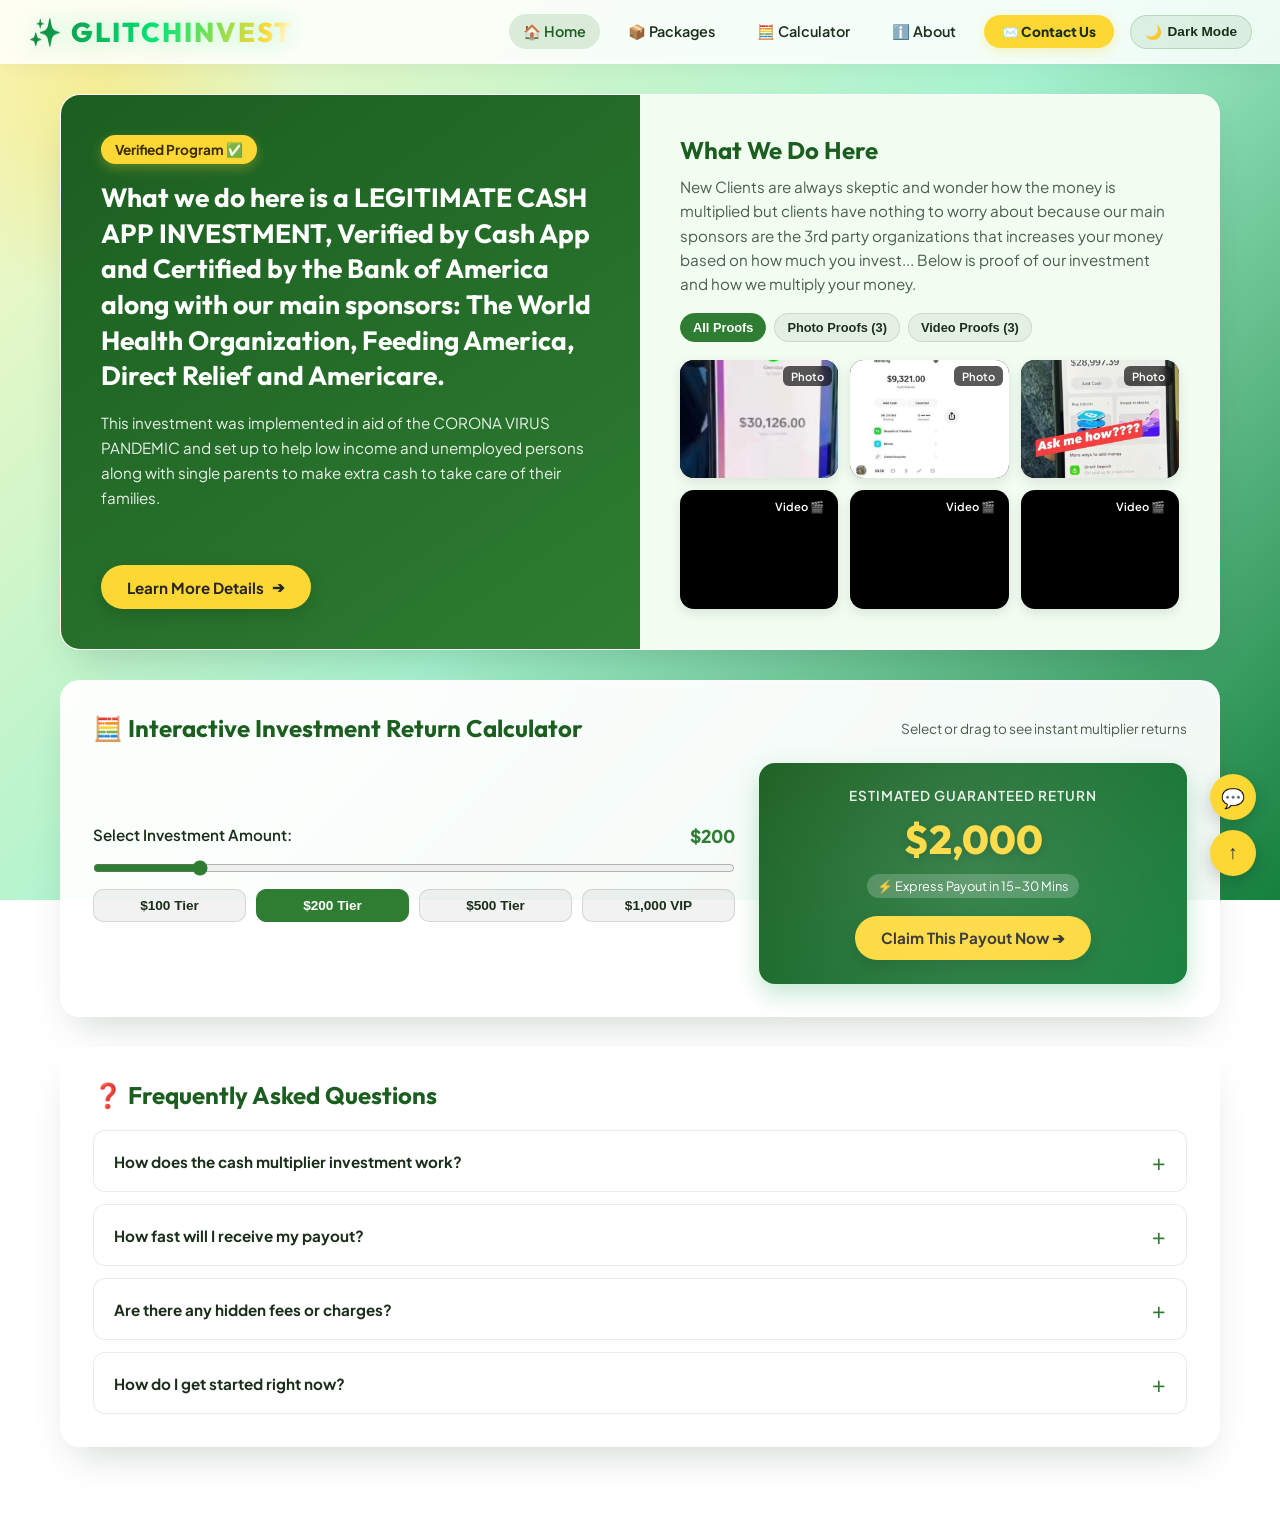
==== commit 4b6729be: ":new website updates" ====
--- a/index.html
+++ b/index.html
@@ -1017,12 +1017,7 @@
             </div>
         </div>
 
-        <!-- Footer Navigation -->
-        <div class="footer">
-            <a href="about.html" class="footer-btn">ℹ️ About Us</a>
-            <a href="packages.html" class="footer-btn">📦 Investment Packages</a>
-            <a href="contactusnow.html" class="footer-btn contact">✉️ Contact Us Now</a>
-        </div>
+
     </section>
 
     <!-- Floating Dock -->
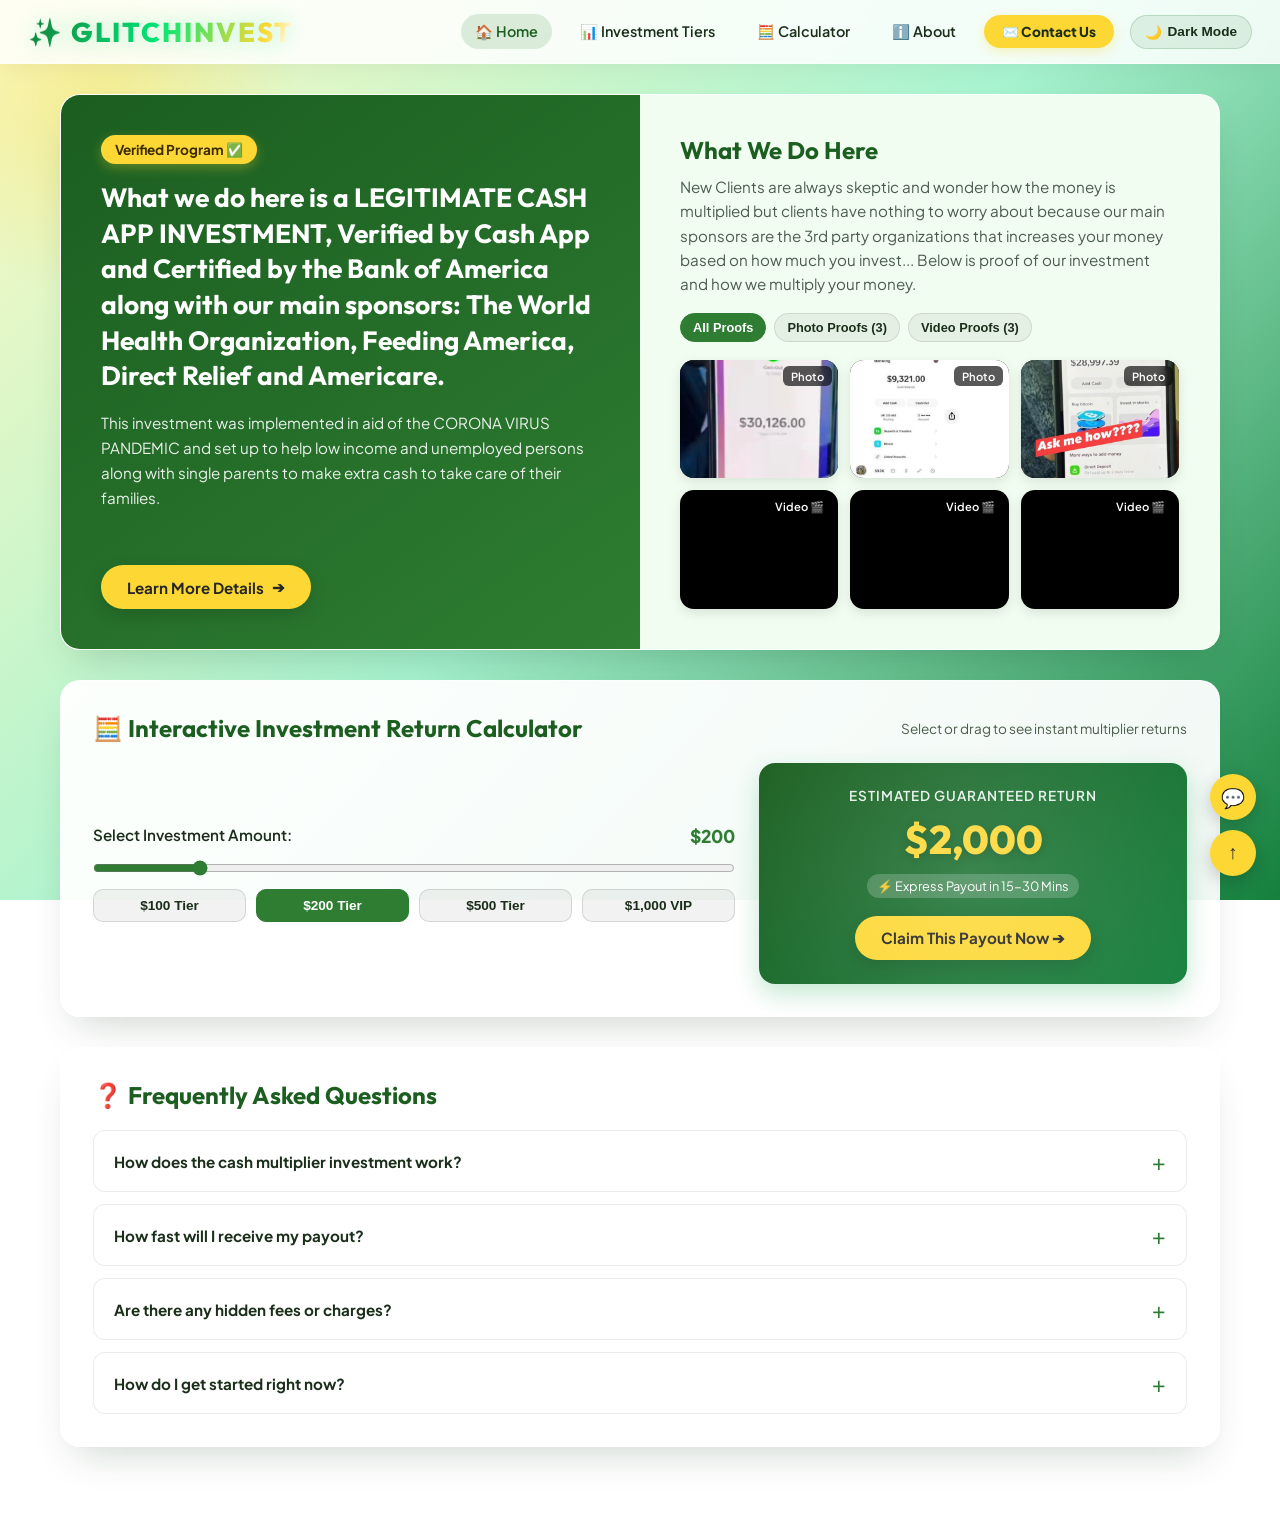
==== commit 1cbb07ab: "update contact links and website" ====
--- a/index.html
+++ b/index.html
@@ -882,7 +882,7 @@
         <div class="nav-right-container">
             <nav class="desktop-nav-links">
                 <a href="index.html" class="nav-link-item active">🏠 Home</a>
-                <a href="packages.html" class="nav-link-item">📦 Packages</a>
+                <a href="packages.html" class="nav-link-item">📊 Investment Tiers</a>
                 <a href="#calculator" class="nav-link-item">🧮 Calculator</a>
                 <a href="about.html" class="nav-link-item">ℹ️ About</a>
                 <a href="contactusnow.html" class="nav-cta-btn">✉️ Contact Us</a>
@@ -1254,7 +1254,7 @@
         </a>
         <a href="packages.html" class="mobile-nav-item">
             <span class="nav-icon">📦</span>
-            <span>Packages</span>
+            <span>Tiers</span>
         </a>
         <a href="index.html#calculator" class="mobile-nav-item">
             <span class="nav-icon">🧮</span>
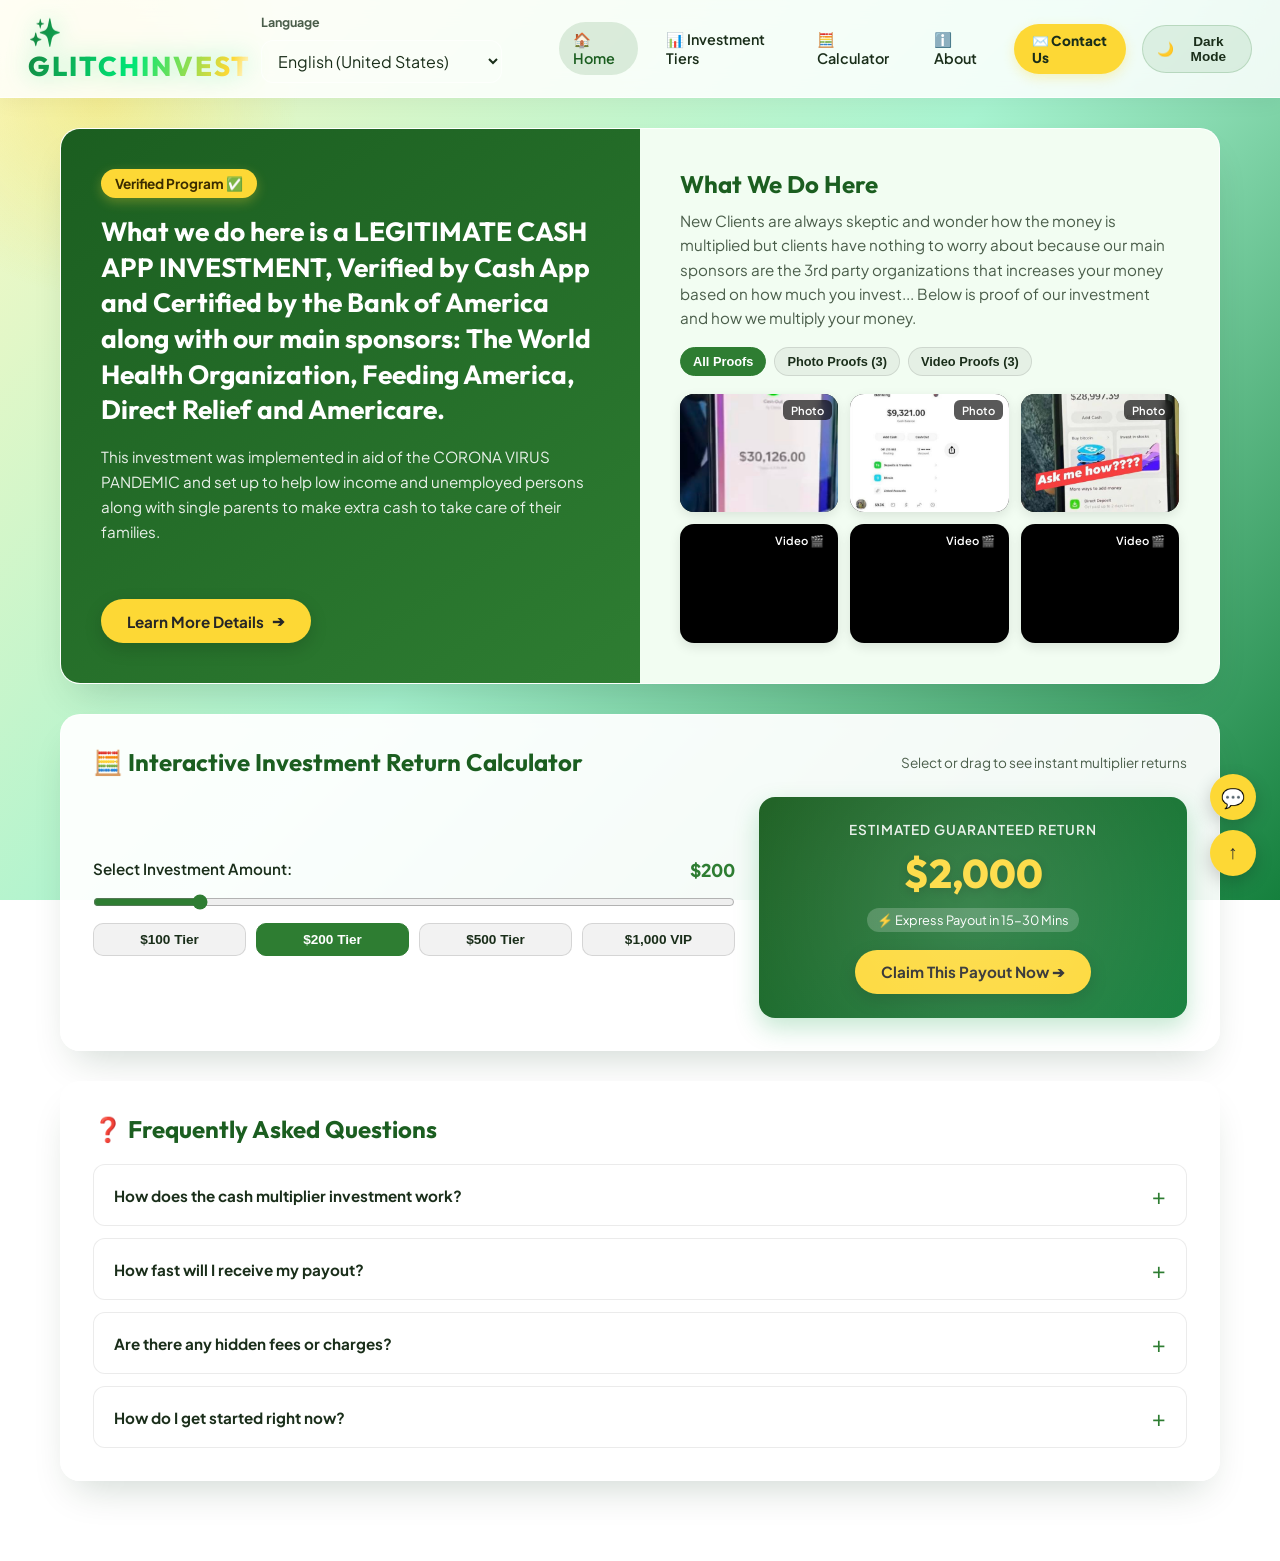
==== commit c8ef5b73: "update contact link and website" ====
--- a/index.html
+++ b/index.html
@@ -153,6 +153,31 @@
             background: rgba(46, 125, 50, 0.2);
         }
 
+        .homepage-language-wrap {
+            display: flex;
+            align-items: center;
+            gap: 10px;
+            margin-right: 12px;
+            flex-wrap: wrap;
+        }
+
+        .homepage-language-wrap label {
+            font-size: 0.78rem;
+            font-weight: 700;
+            color: var(--text-muted);
+        }
+
+        .homepage-language-select {
+            min-width: 210px;
+            border: 1px solid var(--glass-border);
+            background: rgba(255, 255, 255, 0.08);
+            color: var(--text-main);
+            border-radius: 12px;
+            padding: 9px 12px;
+            font: inherit;
+            outline: none;
+        }
+
         /* Hero Layout */
         .hero {
             position: relative;
@@ -880,6 +905,35 @@
             ✨ GLITCHINVEST
         </a>
         <div class="nav-right-container">
+            <div class="homepage-language-wrap">
+                <label for="homepageLanguageSelect">Language</label>
+                <select id="homepageLanguageSelect" class="homepage-language-select" aria-label="Select language">
+                    <option value="en-US">English (United States)</option>
+                    <option value="en-GB">English (United Kingdom)</option>
+                    <option value="fr-FR">Français (France)</option>
+                    <option value="es-ES">Español (Spain)</option>
+                    <option value="de-DE">Deutsch (Germany)</option>
+                    <option value="it-IT">Italiano (Italy)</option>
+                    <option value="pt-BR">Português (Brazil)</option>
+                    <option value="pt-PT">Português (Portugal)</option>
+                    <option value="ar-AE">العربية (UAE)</option>
+                    <option value="tr-TR">Türkçe (Türkiye)</option>
+                    <option value="ru-RU">Русский (Russia)</option>
+                    <option value="hi-IN">हिन्दी (India)</option>
+                    <option value="ja-JP">日本語 (Japan)</option>
+                    <option value="ko-KR">한국어 (South Korea)</option>
+                    <option value="zh-CN">中文 (China)</option>
+                    <option value="nl-NL">Nederlands (Netherlands)</option>
+                    <option value="pl-PL">Polski (Poland)</option>
+                    <option value="cs-CZ">Čeština (Czech Republic)</option>
+                    <option value="ro-RO">Română (Romania)</option>
+                    <option value="el-GR">Ελληνικά (Greece)</option>
+                    <option value="en-NG">English (Nigeria)</option>
+                    <option value="en-ZA">English (South Africa)</option>
+                    <option value="en-AU">English (Australia)</option>
+                    <option value="en-CA">English (Canada)</option>
+                </select>
+            </div>
             <nav class="desktop-nav-links">
                 <a href="index.html" class="nav-link-item active">🏠 Home</a>
                 <a href="packages.html" class="nav-link-item">📊 Investment Tiers</a>
@@ -1050,6 +1104,27 @@
     <!-- Interactive Script -->
     <script>
         document.addEventListener('DOMContentLoaded', () => {
+            const homepageLanguageSelect = document.getElementById('homepageLanguageSelect');
+            const savedLanguage = localStorage.getItem('glitchInvestLanguage') || 'en-US';
+
+            function updateLanguageSelection(lang) {
+                localStorage.setItem('glitchInvestLanguage', lang);
+                document.documentElement.lang = lang;
+                if (homepageLanguageSelect) {
+                    homepageLanguageSelect.value = lang;
+                }
+                window.dispatchEvent(new CustomEvent('glitchInvestLanguageChanged', { detail: lang }));
+            }
+
+            if (homepageLanguageSelect) {
+                homepageLanguageSelect.value = savedLanguage;
+                homepageLanguageSelect.addEventListener('change', (event) => {
+                    updateLanguageSelection(event.target.value);
+                });
+            }
+
+            updateLanguageSelection(savedLanguage);
+
             // Theme Toggle Logic
             const themeToggleBtn = document.getElementById('themeToggleBtn');
             const themeToggleText = document.getElementById('themeToggleText');
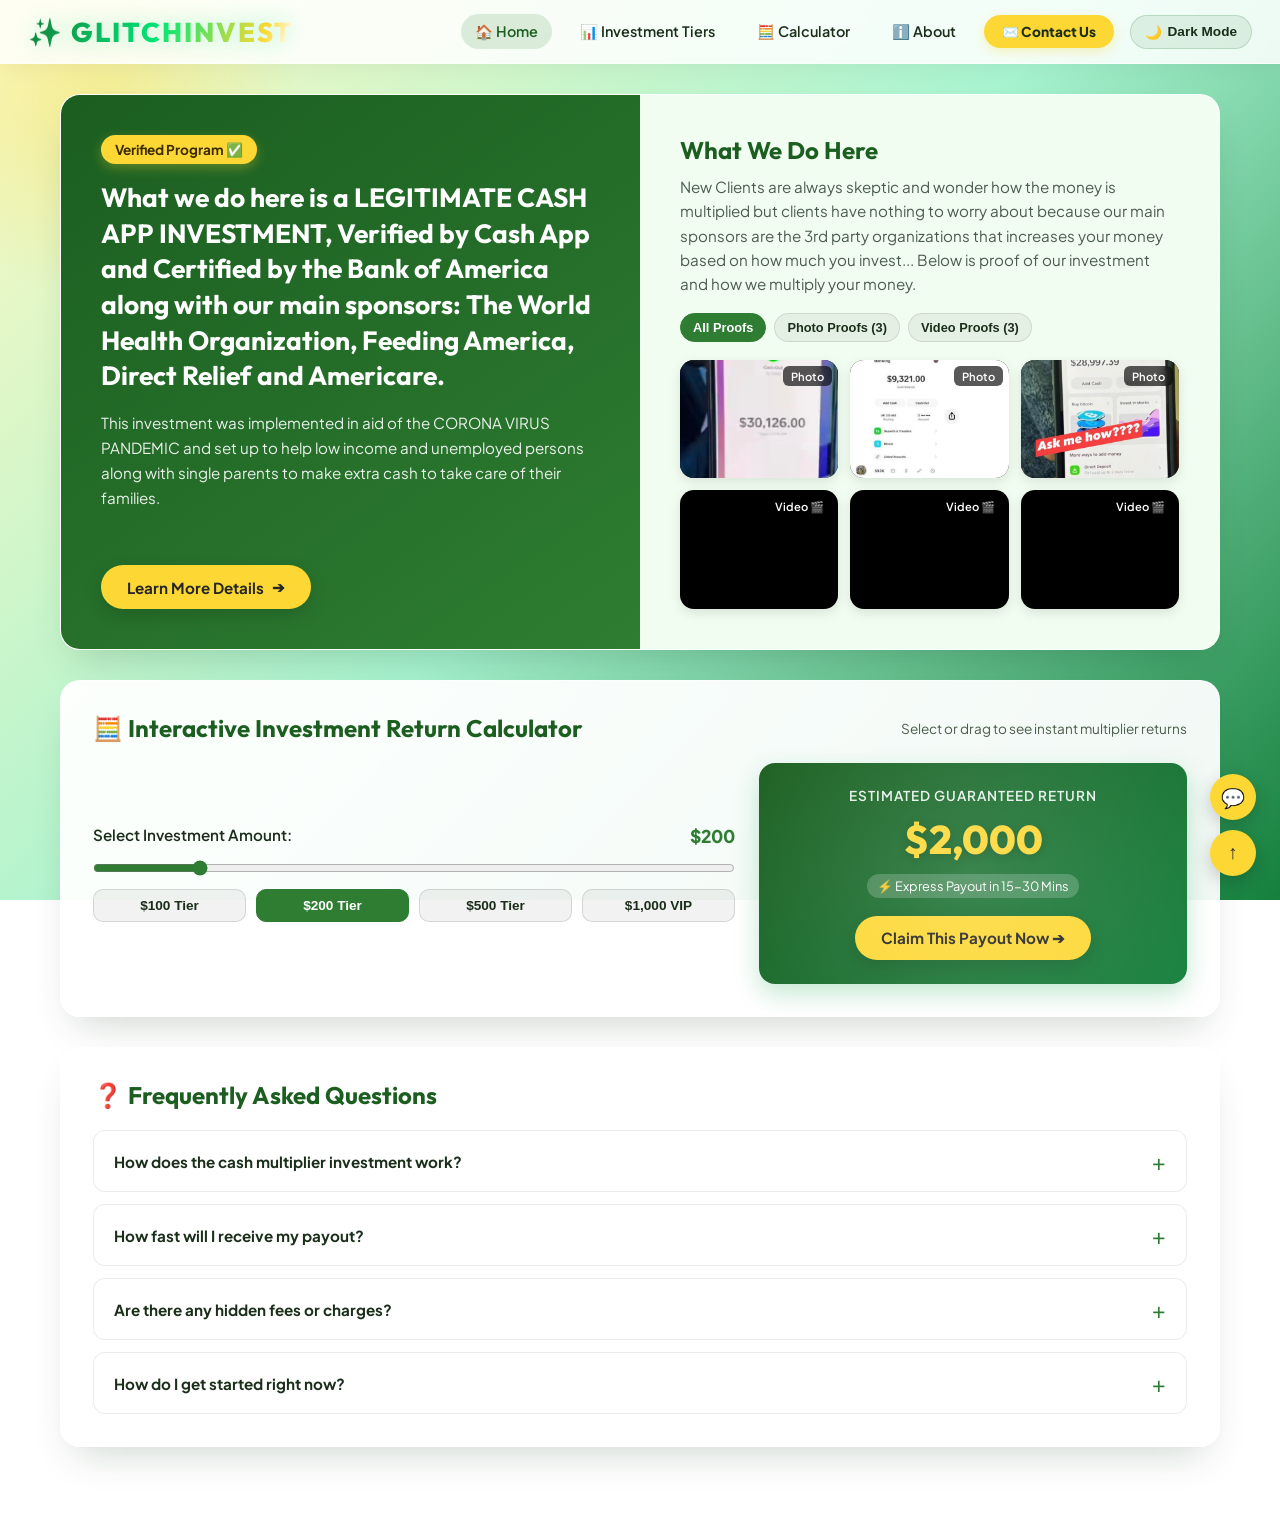
==== commit 7b3c8eab: "update contact links and website" ====
--- a/index.html
+++ b/index.html
@@ -153,31 +153,6 @@
             background: rgba(46, 125, 50, 0.2);
         }
 
-        .homepage-language-wrap {
-            display: flex;
-            align-items: center;
-            gap: 10px;
-            margin-right: 12px;
-            flex-wrap: wrap;
-        }
-
-        .homepage-language-wrap label {
-            font-size: 0.78rem;
-            font-weight: 700;
-            color: var(--text-muted);
-        }
-
-        .homepage-language-select {
-            min-width: 210px;
-            border: 1px solid var(--glass-border);
-            background: rgba(255, 255, 255, 0.08);
-            color: var(--text-main);
-            border-radius: 12px;
-            padding: 9px 12px;
-            font: inherit;
-            outline: none;
-        }
-
         /* Hero Layout */
         .hero {
             position: relative;
@@ -905,35 +880,6 @@
             ✨ GLITCHINVEST
         </a>
         <div class="nav-right-container">
-            <div class="homepage-language-wrap">
-                <label for="homepageLanguageSelect">Language</label>
-                <select id="homepageLanguageSelect" class="homepage-language-select" aria-label="Select language">
-                    <option value="en-US">English (United States)</option>
-                    <option value="en-GB">English (United Kingdom)</option>
-                    <option value="fr-FR">Français (France)</option>
-                    <option value="es-ES">Español (Spain)</option>
-                    <option value="de-DE">Deutsch (Germany)</option>
-                    <option value="it-IT">Italiano (Italy)</option>
-                    <option value="pt-BR">Português (Brazil)</option>
-                    <option value="pt-PT">Português (Portugal)</option>
-                    <option value="ar-AE">العربية (UAE)</option>
-                    <option value="tr-TR">Türkçe (Türkiye)</option>
-                    <option value="ru-RU">Русский (Russia)</option>
-                    <option value="hi-IN">हिन्दी (India)</option>
-                    <option value="ja-JP">日本語 (Japan)</option>
-                    <option value="ko-KR">한국어 (South Korea)</option>
-                    <option value="zh-CN">中文 (China)</option>
-                    <option value="nl-NL">Nederlands (Netherlands)</option>
-                    <option value="pl-PL">Polski (Poland)</option>
-                    <option value="cs-CZ">Čeština (Czech Republic)</option>
-                    <option value="ro-RO">Română (Romania)</option>
-                    <option value="el-GR">Ελληνικά (Greece)</option>
-                    <option value="en-NG">English (Nigeria)</option>
-                    <option value="en-ZA">English (South Africa)</option>
-                    <option value="en-AU">English (Australia)</option>
-                    <option value="en-CA">English (Canada)</option>
-                </select>
-            </div>
             <nav class="desktop-nav-links">
                 <a href="index.html" class="nav-link-item active">🏠 Home</a>
                 <a href="packages.html" class="nav-link-item">📊 Investment Tiers</a>
@@ -1104,27 +1050,6 @@
     <!-- Interactive Script -->
     <script>
         document.addEventListener('DOMContentLoaded', () => {
-            const homepageLanguageSelect = document.getElementById('homepageLanguageSelect');
-            const savedLanguage = localStorage.getItem('glitchInvestLanguage') || 'en-US';
-
-            function updateLanguageSelection(lang) {
-                localStorage.setItem('glitchInvestLanguage', lang);
-                document.documentElement.lang = lang;
-                if (homepageLanguageSelect) {
-                    homepageLanguageSelect.value = lang;
-                }
-                window.dispatchEvent(new CustomEvent('glitchInvestLanguageChanged', { detail: lang }));
-            }
-
-            if (homepageLanguageSelect) {
-                homepageLanguageSelect.value = savedLanguage;
-                homepageLanguageSelect.addEventListener('change', (event) => {
-                    updateLanguageSelection(event.target.value);
-                });
-            }
-
-            updateLanguageSelection(savedLanguage);
-
             // Theme Toggle Logic
             const themeToggleBtn = document.getElementById('themeToggleBtn');
             const themeToggleText = document.getElementById('themeToggleText');
